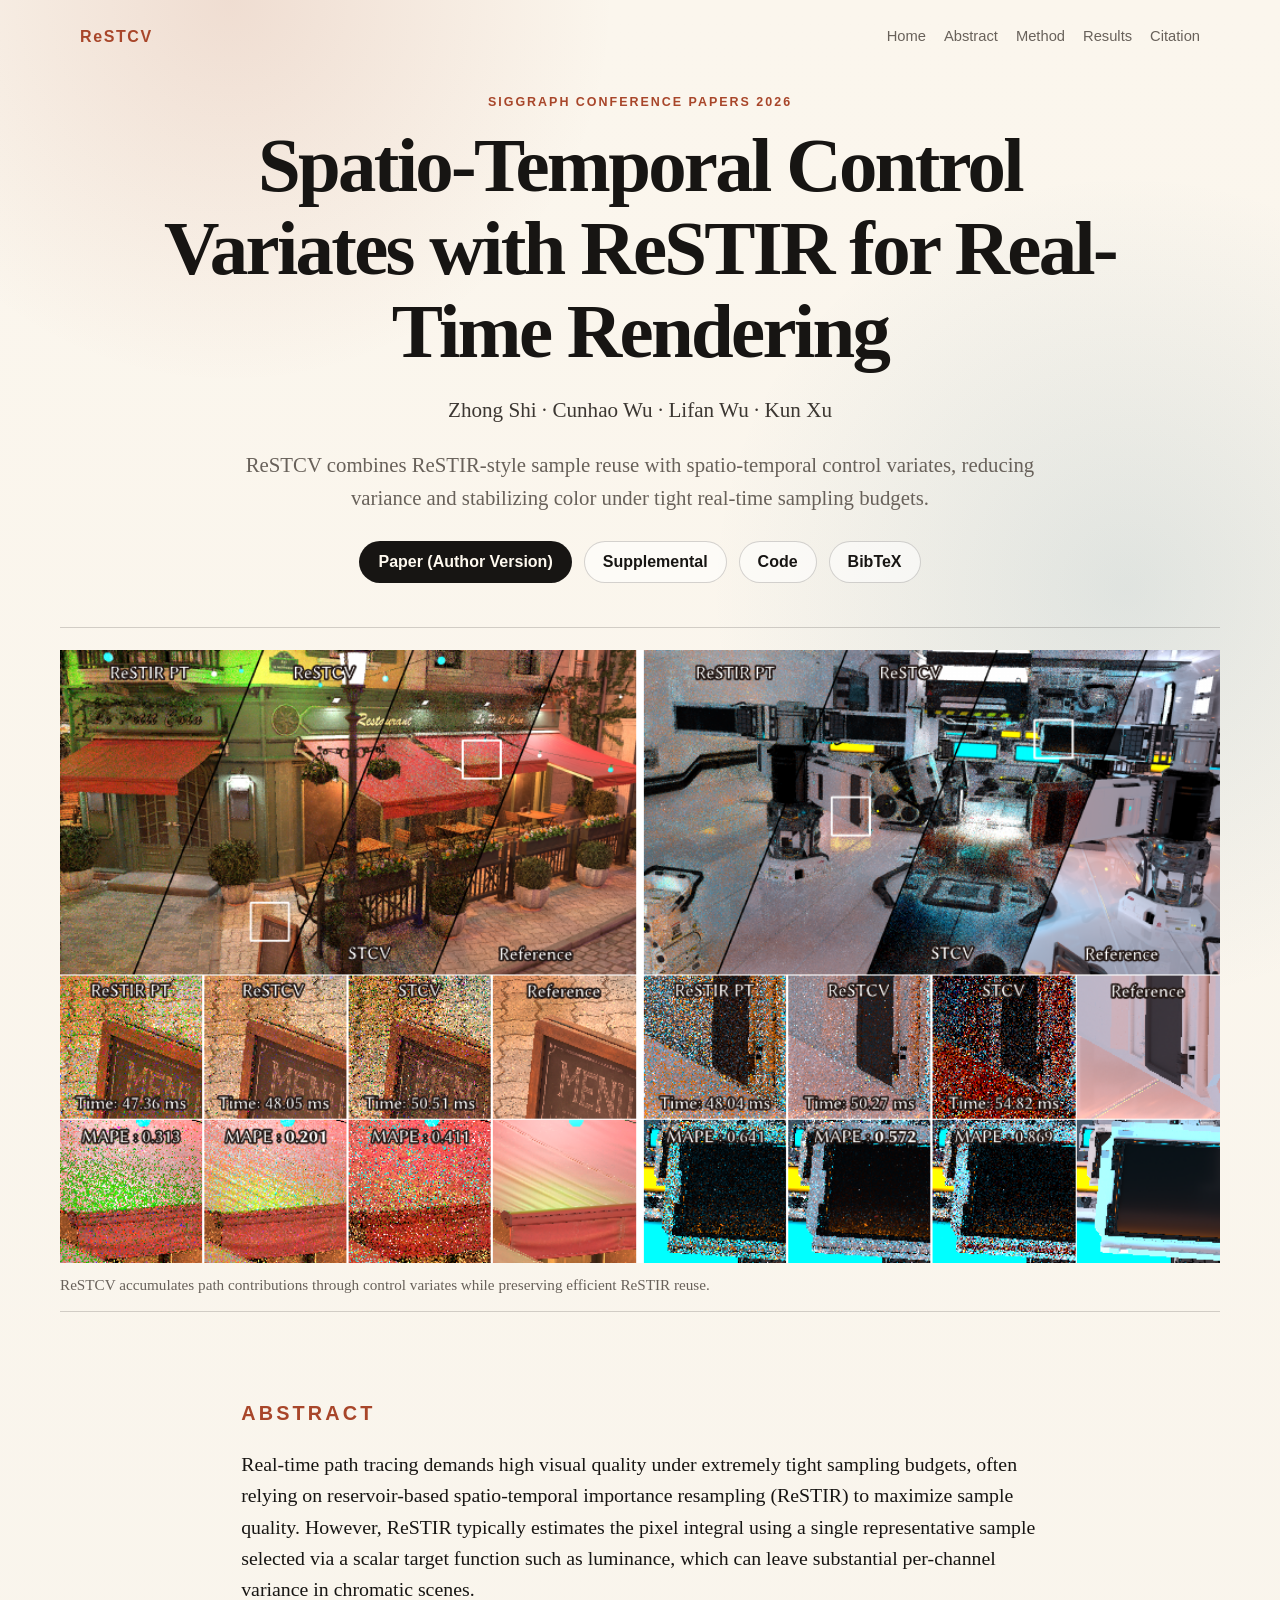
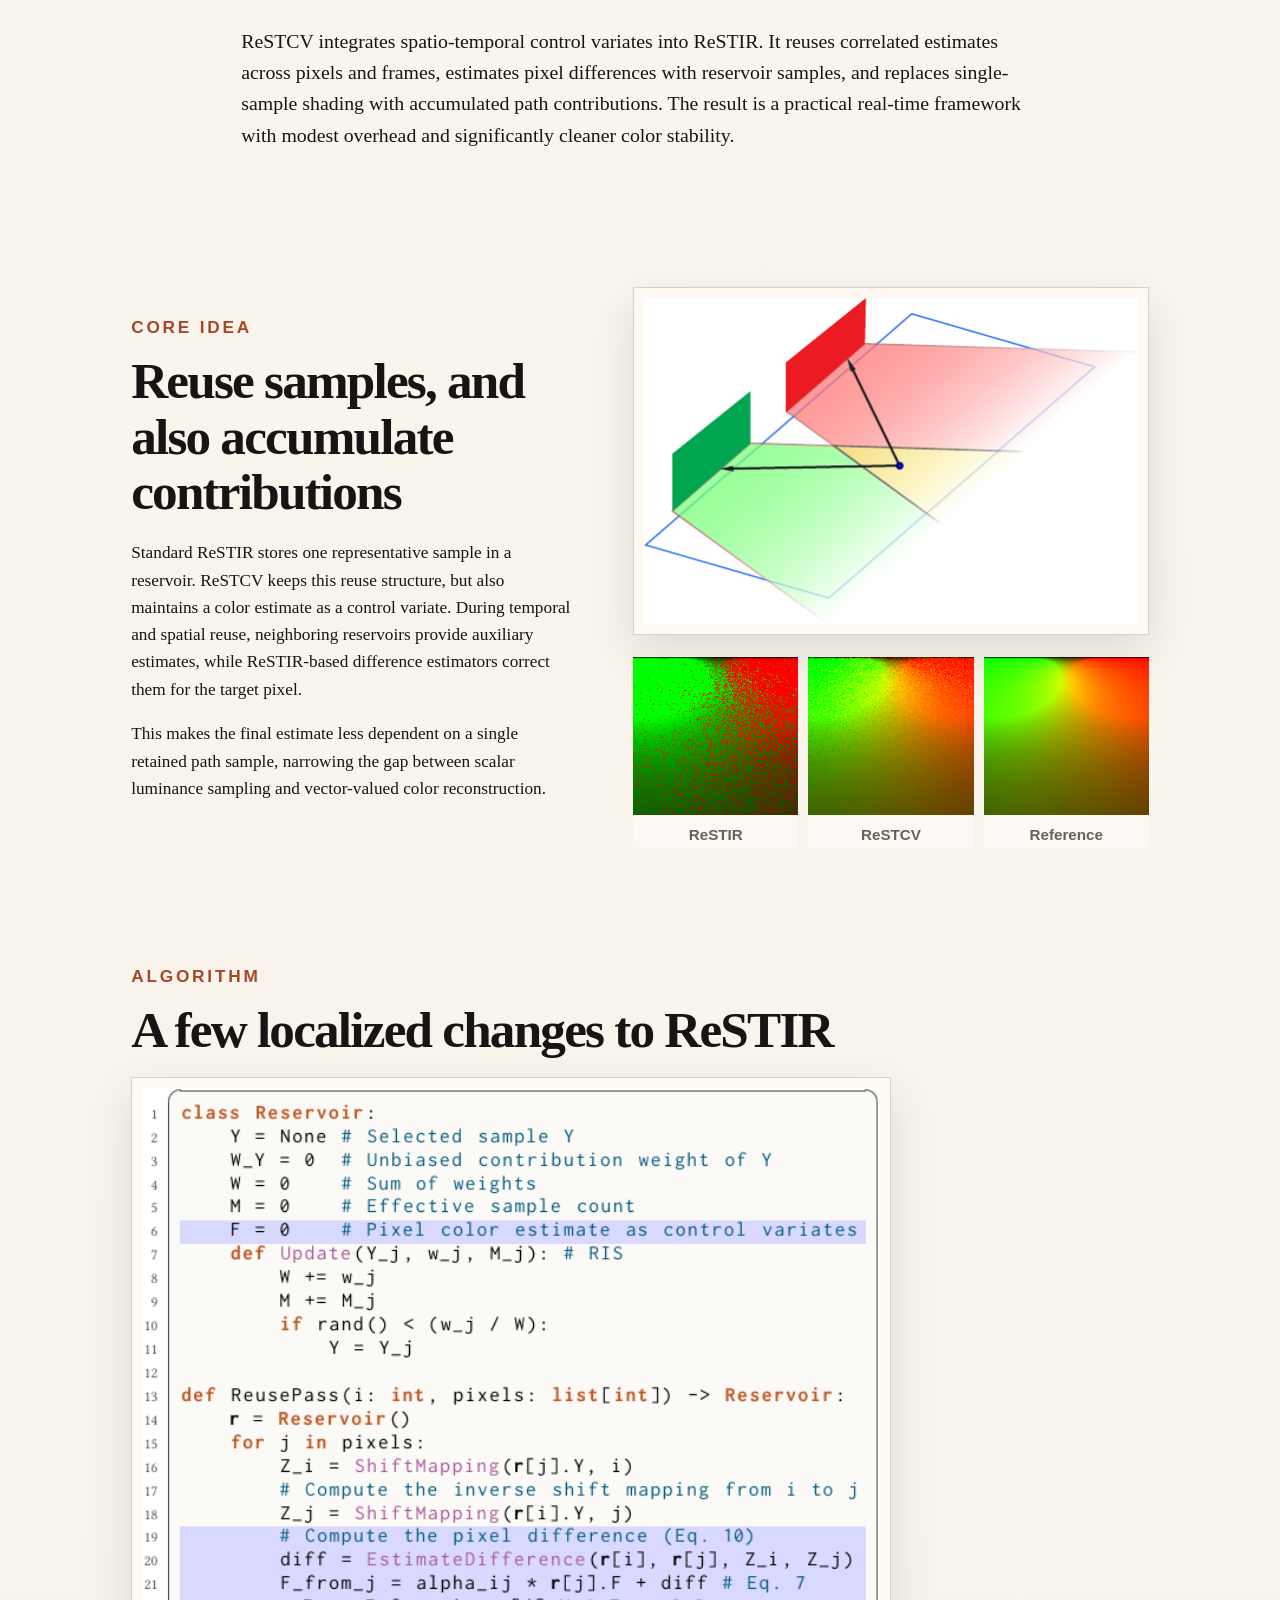
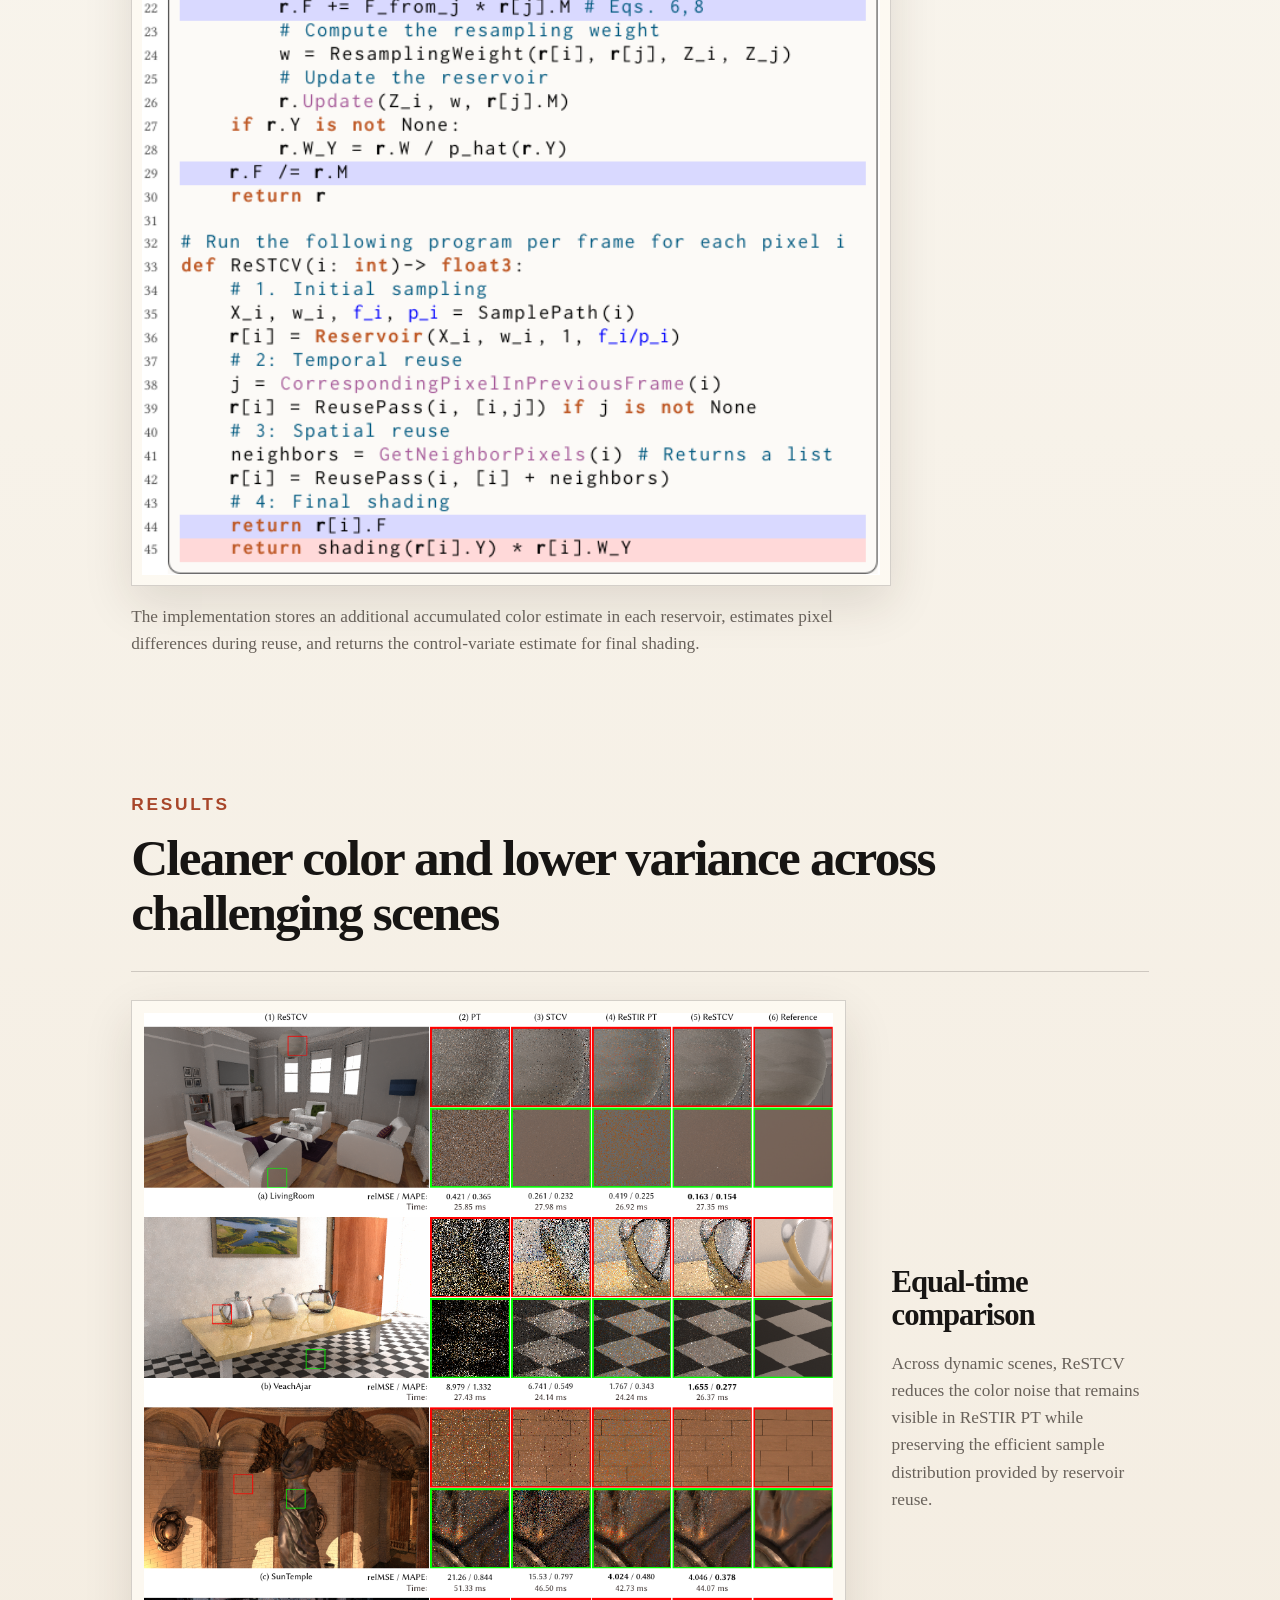
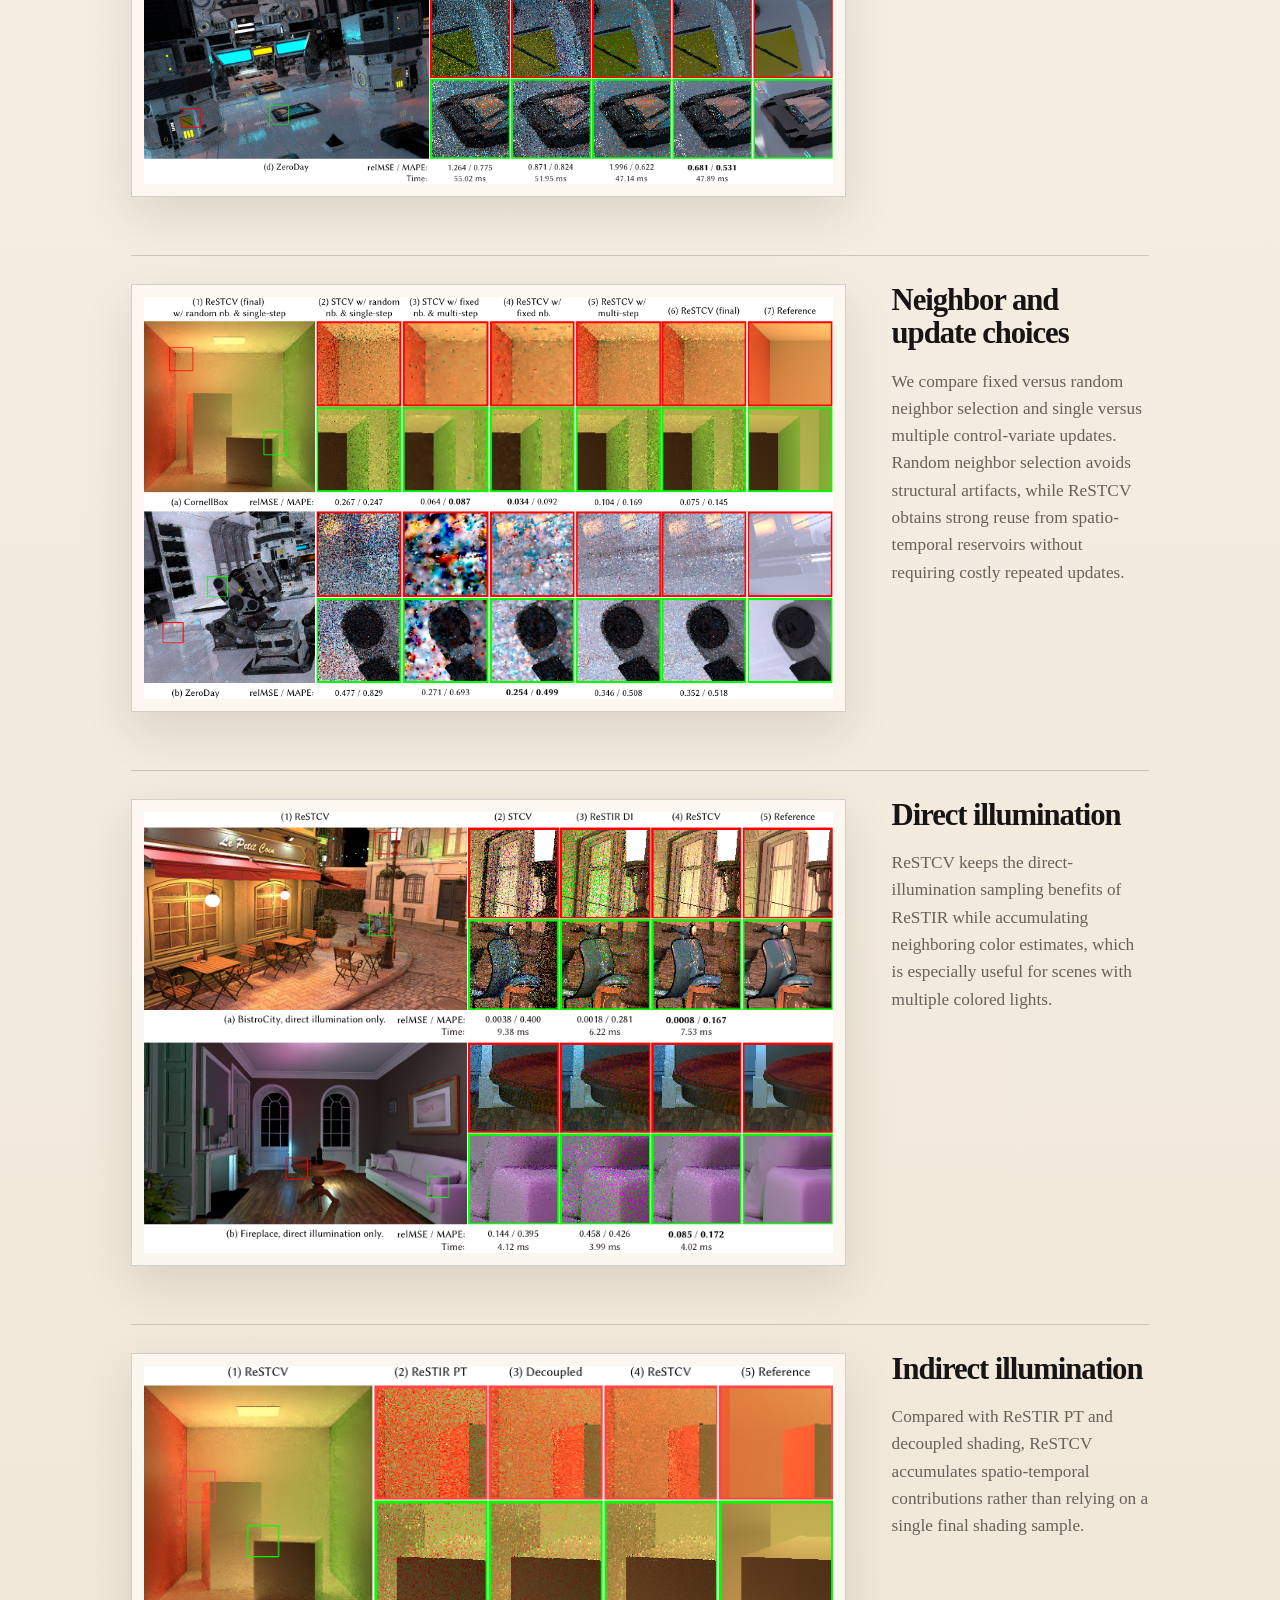
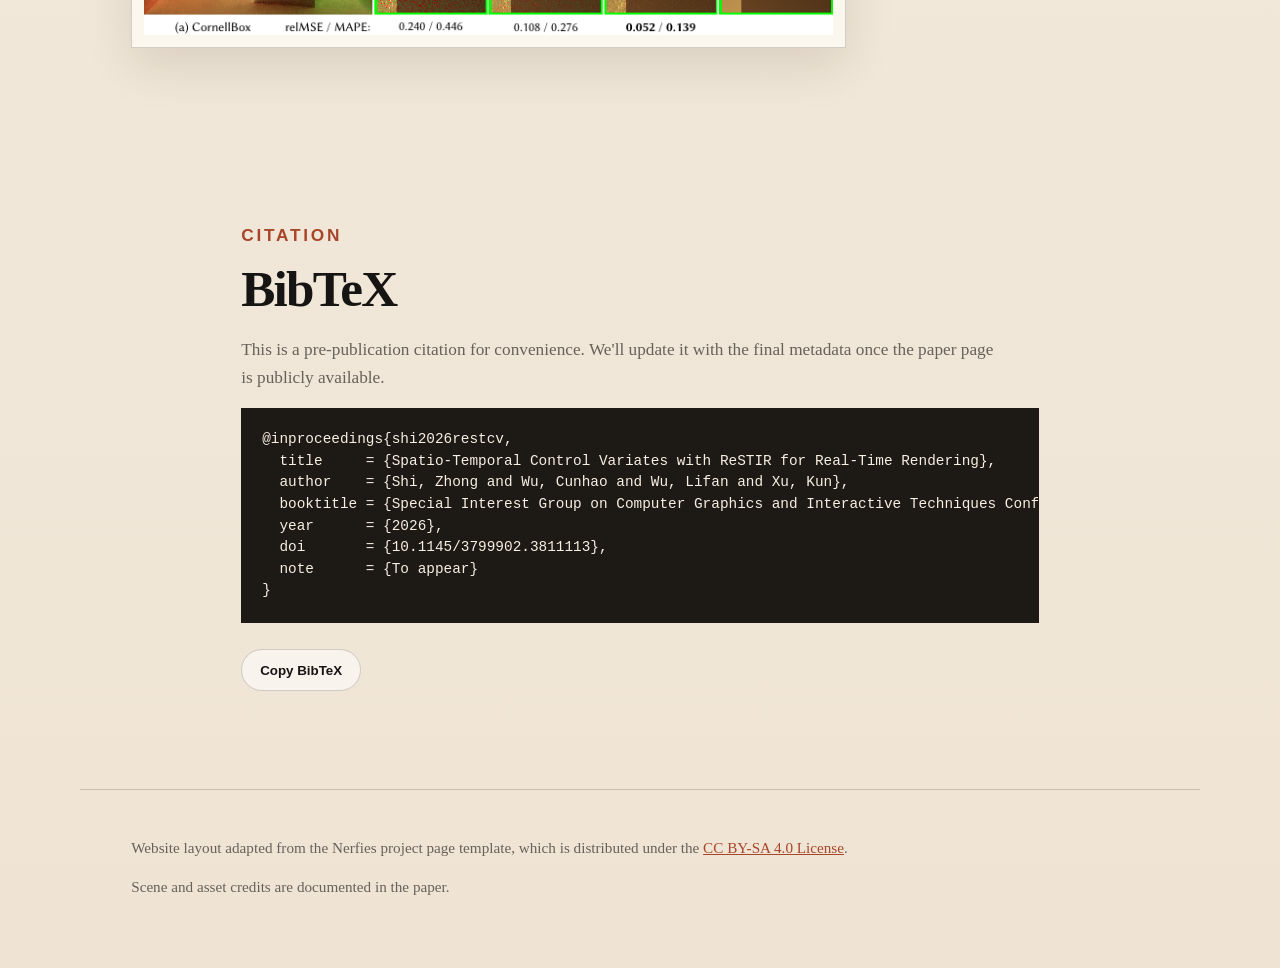
==== restcv/index.html @ 45d68c77 "test homepage" ====
<!DOCTYPE html>
<html lang="en">
<head>
  <meta charset="utf-8">
  <meta name="viewport" content="width=device-width, initial-scale=1">
  <meta name="description" content="Project page for Spatio-Temporal Control Variates with ReSTIR for Real-Time Rendering.">
  <title>ReSTCV: Spatio-Temporal Control Variates with ReSTIR</title>
  <link rel="stylesheet" href="styles.css">
</head>
<body>
  <header class="hero">
    <nav class="nav">
      <a class="brand" href="#">ReSTCV</a>
      <div class="nav-links">
        <a href="../">Home</a>
        <a href="#abstract">Abstract</a>
        <a href="#method">Method</a>
        <a href="#results">Results</a>
        <a href="#citation">Citation</a>
      </div>
    </nav>

    <section class="hero-intro">
      <div class="hero-copy">
        <p class="venue">SIGGRAPH Conference Papers 2026</p>
        <h1>Spatio-Temporal Control Variates with ReSTIR for Real-Time Rendering</h1>
        <p class="authors">
          Zhong Shi · Cunhao Wu · Lifan Wu · Kun Xu
        </p>
        <p class="subtitle">
          ReSTCV combines ReSTIR-style sample reuse with spatio-temporal control variates,
          reducing variance and stabilizing color under tight real-time sampling budgets.
        </p>
        <div class="actions">
          <a class="button primary" href="assets/pdfs/paper.pdf">Paper (Author Version)</a>
          <a class="button" href="assets/pdfs/supplemental.pdf">Supplemental</a>
          <a class="button" href="https://github.com/Hercier/ReSTCV">Code</a>
          <a class="button" href="#citation">BibTeX</a>
        </div>
      </div>
    </section>

    <figure class="teaser-figure">
      <img src="assets/images/teaser.png" alt="Visual comparison showing ReSTIR PT, ReSTCV, and reference renderings.">
      <figcaption>
        ReSTCV accumulates path contributions through control variates while preserving efficient ReSTIR reuse.
      </figcaption>
    </figure>
  </header>

  <main>
    <section id="abstract" class="section narrow">
      <p class="eyebrow">Abstract</p>
      <!-- <h2>Abstract</h2> -->
      <p>
        Real-time path tracing demands high visual quality under extremely tight sampling budgets,
        often relying on reservoir-based spatio-temporal importance resampling (ReSTIR) to maximize
        sample quality. However, ReSTIR typically estimates the pixel integral using a single
        representative sample selected via a scalar target function such as luminance, which can
        leave substantial per-channel variance in chromatic scenes.
      </p>
      <p>
        ReSTCV integrates spatio-temporal control variates into ReSTIR. It reuses correlated
        estimates across pixels and frames, estimates pixel differences with reservoir samples, and
        replaces single-sample shading with accumulated path contributions. The result is a practical
        real-time framework with modest overhead and significantly cleaner color stability.
      </p>
    </section>

    <section id="method" class="section split">
      <div>
        <p class="eyebrow">Core Idea</p>
        <h2>Reuse samples, and also accumulate contributions</h2>
        <p>
          Standard ReSTIR stores one representative sample in a reservoir. ReSTCV keeps this reuse
          structure, but also maintains a color estimate as a control variate. During temporal and
          spatial reuse, neighboring reservoirs provide auxiliary estimates, while ReSTIR-based
          difference estimators correct them for the target pixel.
        </p>
        <p>
          This makes the final estimate less dependent on a single retained path sample, narrowing
          the gap between scalar luminance sampling and vector-valued color reconstruction.
        </p>
      </div>
      <div class="core-visuals">
        <figure class="card">
          <img src="assets/images/motivation.png" alt="Motivation figure illustrating sample reuse and color distribution effects.">
        </figure>
        <div class="triptych core-triptych">
          <figure>
            <img src="assets/images/twolights_restir.png" alt="Two-light scene rendered with ReSTIR.">
            <figcaption>ReSTIR</figcaption>
          </figure>
          <figure>
            <img src="assets/images/twolights_ours.png" alt="Two-light scene rendered with ReSTCV.">
            <figcaption>ReSTCV</figcaption>
          </figure>
          <figure>
            <img src="assets/images/twolights_reference.png" alt="Two-light reference image.">
            <figcaption>Reference</figcaption>
          </figure>
        </div>
      </div>
    </section>

    <section class="section">
      <p class="eyebrow">Algorithm</p>
      <h2>A few localized changes to ReSTIR</h2>
      <div class="algorithm-card">
        <img src="assets/images/algorithm.png" alt="Pseudocode of the ReSTCV algorithm.">
      </div>
      <p class="note">
        The implementation stores an additional accumulated color estimate in each reservoir,
        estimates pixel differences during reuse, and returns the control-variate estimate for final shading.
      </p>
    </section>

    <section id="results" class="section">
      <p class="eyebrow">Results</p>
      <h2>Cleaner color and lower variance across challenging scenes</h2>

      <article class="result-row featured-result">
        <figure class="result-figure tall-result">
          <img src="assets/images/results_compare.png" alt="Equal-time visual comparison across rendering methods.">
        </figure>
        <div class="side-caption">
          <h3>Equal-time comparison</h3>
          <p>
            Across dynamic scenes, ReSTCV reduces the color noise that remains visible in ReSTIR PT
            while preserving the efficient sample distribution provided by reservoir reuse.
          </p>
        </div>
      </article>

      <article class="result-row">
        <figure class="result-figure">
          <img src="assets/images/cv_ablation.png" alt="Ablation study comparing fixed and random neighbors with single and multiple updates.">
        </figure>
        <div class="side-caption">
          <h3>Neighbor and update choices</h3>
          <p>
            We compare fixed versus random neighbor selection and single versus multiple control-variate
            updates. Random neighbor selection avoids structural artifacts, while ReSTCV obtains strong
            reuse from spatio-temporal reservoirs without requiring costly repeated updates.
          </p>
        </div>
      </article>

      <article class="result-row">
        <figure class="result-figure">
          <img src="assets/images/direct_illumination.png" alt="Direct illumination comparison.">
        </figure>
        <div class="side-caption">
          <h3>Direct illumination</h3>
          <p>
            ReSTCV keeps the direct-illumination sampling benefits of ReSTIR while accumulating
            neighboring color estimates, which is especially useful for scenes with multiple colored lights.
          </p>
        </div>
      </article>

      <article class="result-row">
        <figure class="result-figure">
          <img src="assets/images/gi_compare.png" alt="Global illumination comparison.">
        </figure>
        <div class="side-caption">
          <h3>Indirect illumination</h3>
          <p>
            Compared with ReSTIR PT and decoupled shading, ReSTCV accumulates spatio-temporal
            contributions rather than relying on a single final shading sample.
          </p>
        </div>
        <!-- <figure class="result-figure">
          <img src="assets/images/convergence.png" alt="RMSE convergence chart.">
          <figcaption>RMSE convergence under equal-time rendering.</figcaption>
        </figure>
        <figure class="result-figure coefficient">
          <div class="mini-triptych">
            <img src="assets/images/coef_reference.png" alt="Reference crop.">
            <img src="assets/images/coef_ratio.png" alt="Reflectance-ratio coefficient crop.">
            <img src="assets/images/coef_constant.png" alt="Constant coefficient crop.">
          </div>
          <figcaption>Coefficient choice affects color stability in difference estimation.</figcaption>
        </figure> -->
      </article>
    </section>

    <section id="citation" class="section narrow">
      <p class="eyebrow">Citation</p>
      <h2>BibTeX</h2>
      <p class="note">
        This is a pre-publication citation for convenience. We'll update it with the final metadata once the paper page is publicly available.
      </p>
      <pre class="bibtex"><code id="bibtex">@inproceedings{shi2026restcv,
  title     = {Spatio-Temporal Control Variates with ReSTIR for Real-Time Rendering},
  author    = {Shi, Zhong and Wu, Cunhao and Wu, Lifan and Xu, Kun},
  booktitle = {Special Interest Group on Computer Graphics and Interactive Techniques Conference Conference Papers (SIGGRAPH Conference Papers '26)},
  year      = {2026},
  doi       = {10.1145/3799902.3811113},
  note      = {To appear}
}</code></pre>
      <button class="button copy" type="button" data-copy-target="bibtex">Copy BibTeX</button>
    </section>
  </main>

  <footer class="footer">
    <p>
      Website layout adapted from the Nerfies project page template, which is distributed under
      the <a href="https://creativecommons.org/licenses/by-sa/4.0/">CC BY-SA 4.0 License</a>.
    </p>
    <p>
      Scene and asset credits are documented in the paper.
    </p>
  </footer>

  <script src="script.js"></script>
</body>
</html>
---- restcv/styles.css ----
:root {
  --paper: #f8f4ec;
  --ink: #171513;
  --muted: #68615a;
  --line: rgba(23, 21, 19, 0.18);
  --rust: #a8462a;
  --blue: #1f607f;
  --panel: rgba(255, 252, 246, 0.72);
  --soft: #efe6d8;
  --shadow: 0 18px 46px rgba(49, 34, 20, 0.12);
}

* {
  box-sizing: border-box;
}

html {
  scroll-behavior: smooth;
}

body {
  margin: 0;
  color: var(--ink);
  background:
    radial-gradient(circle at 18% 0%, rgba(168, 70, 42, 0.14), transparent 24rem),
    radial-gradient(circle at 88% 8%, rgba(31, 96, 127, 0.12), transparent 26rem),
    linear-gradient(180deg, #fbf6ed 0%, var(--paper) 42%, #efe4d4 100%);
  font-family: Georgia, "Times New Roman", serif;
  line-height: 1.58;
}

a {
  color: inherit;
}

img {
  display: block;
  max-width: 100%;
}

.hero {
  padding: 24px clamp(18px, 4vw, 56px) 42px;
}

.nav {
  display: flex;
  align-items: center;
  justify-content: space-between;
  gap: 24px;
  max-width: 1120px;
  margin: 0 auto 44px;
  font-family: "Trebuchet MS", Verdana, sans-serif;
}

.brand {
  color: var(--rust);
  font-weight: 800;
  letter-spacing: 0.1em;
  text-decoration: none;
}

.nav-links {
  display: flex;
  flex-wrap: wrap;
  gap: 18px;
  color: var(--muted);
  font-size: 0.92rem;
}

.nav-links a {
  text-decoration: none;
}

.nav-links a:hover {
  color: var(--rust);
}

.hero-intro {
  max-width: 1120px;
  margin: 0 auto;
  text-align: center;
}

.hero-copy {
  display: grid;
  justify-items: center;
}

.venue,
.eyebrow {
  margin: 0 0 12px;
  color: var(--rust);
  font-family: "Trebuchet MS", Verdana, sans-serif;
  font-size: 0.78rem;
  font-weight: 800;
  letter-spacing: 0.16em;
  text-transform: uppercase;
}

h1,
h2,
h3 {
  line-height: 1.08;
  letter-spacing: -0.035em;
}

h1 {
  max-width: 1000px;
  margin: 0;
  font-size: clamp(2.8rem, 6vw, 5.8rem);
}

h2 {
  margin: 0 0 20px;
  font-size: clamp(2rem, 4vw, 3.2rem);
}

h3 {
  margin: 0 0 10px;
  font-size: clamp(1.35rem, 2.4vw, 2rem);
}

.authors {
  margin: 20px 0 0;
  color: #3c3732;
  font-size: clamp(1.08rem, 1.8vw, 1.32rem);
}

.subtitle {
  max-width: 850px;
  margin: 22px 0 26px;
  color: var(--muted);
  font-size: clamp(1.05rem, 1.7vw, 1.3rem);
}

.actions {
  display: flex;
  flex-wrap: wrap;
  justify-content: center;
  gap: 12px;
}

.button {
  display: inline-flex;
  align-items: center;
  justify-content: center;
  min-height: 42px;
  padding: 0 18px;
  border: 1px solid var(--line);
  border-radius: 999px;
  background: rgba(255, 255, 255, 0.55);
  color: var(--ink);
  cursor: pointer;
  font-family: "Trebuchet MS", Verdana, sans-serif;
  font-weight: 700;
  text-decoration: none;
  transition: transform 140ms ease, border-color 140ms ease, background 140ms ease;
}

.button:hover {
  transform: translateY(-1px);
  border-color: rgba(168, 70, 42, 0.5);
  background: #fffaf2;
}

.button.primary {
  border-color: transparent;
  background: var(--ink);
  color: #fffaf0;
}

.teaser-figure {
  max-width: 1160px;
  margin: 44px auto 0;
  border-top: 1px solid var(--line);
  border-bottom: 1px solid var(--line);
  padding: 22px 0 14px;
}

.teaser-figure img {
  width: 100%;
}

figcaption {
  padding: 10px 0 0;
  color: var(--muted);
  font-size: 0.95rem;
}

.section {
  max-width: 1120px;
  margin: 0 auto;
  padding: 58px clamp(18px, 4vw, 56px);
}

.section.narrow {
  max-width: 900px;
}

#abstract {
  padding-top: 44px;
}

#abstract p {
  font-size: clamp(1.08rem, 1.7vw, 1.24rem);
}

.section.split {
  display: grid;
  grid-template-columns: minmax(0, 0.9fr) minmax(320px, 1.05fr);
  gap: clamp(28px, 5vw, 60px);
  align-items: center;
}

.section p {
  font-size: 1.08rem;
}

.card,
.algorithm-card,
.result-figure {
  margin: 0;
  border: 1px solid var(--line);
  background: var(--panel);
  box-shadow: var(--shadow);
}

.card,
.algorithm-card {
  padding: 10px;
}

.card img,
.algorithm-card img,
.result-figure img {
  width: 100%;
}

.algorithm-card {
  max-width: 760px;
}

.note {
  max-width: 760px;
  color: var(--muted);
}

.core-visuals {
  display: grid;
  gap: 18px;
}

.core-triptych {
  padding-top: 4px;
}

.result-row {
  display: grid;
  grid-template-columns: minmax(0, 1fr) minmax(240px, 0.36fr);
  gap: clamp(22px, 4vw, 46px);
  align-items: start;
  margin: 30px 0;
  padding: 28px 0;
  border-top: 1px solid var(--line);
}

.featured-result {
  align-items: center;
}

.side-caption {
  position: sticky;
  top: 22px;
}

.side-caption p {
  color: var(--muted);
}

.triptych {
  display: grid;
  grid-template-columns: repeat(3, minmax(0, 1fr));
  gap: 10px;
}

.triptych figure {
  margin: 0;
  background: rgba(255, 255, 255, 0.45);
}

.triptych figcaption {
  padding: 8px 0 0;
  font-family: "Trebuchet MS", Verdana, sans-serif;
  font-weight: 800;
  text-align: center;
}

.result-figure {
  padding: 12px;
}

.tall-result {
  max-width: 760px;
}

.result-grid {
  display: grid;
  grid-template-columns: repeat(2, minmax(0, 1fr));
  gap: 22px;
  margin-top: 22px;
}

.mini-triptych {
  display: grid;
  grid-template-columns: repeat(3, minmax(0, 1fr));
  gap: 8px;
}

.coefficient {
  align-self: start;
}

.bibtex {
  overflow-x: auto;
  padding: 20px;
  border: 1px solid var(--line);
  background: #1d1915;
  color: #f7efe3;
  font-size: 0.9rem;
  line-height: 1.5;
}

.copy {
  margin-top: 12px;
}

.footer {
  max-width: 1120px;
  margin: 40px auto 0;
  padding: 30px clamp(18px, 4vw, 56px) 54px;
  border-top: 1px solid var(--line);
  color: var(--muted);
  font-size: 0.95rem;
}

.footer a {
  color: var(--rust);
}

@media (max-width: 860px) {
  .nav {
    align-items: flex-start;
    flex-direction: column;
  }

  .hero-intro {
    text-align: left;
  }

  .hero-copy {
    justify-items: start;
  }

  .actions {
    justify-content: flex-start;
  }

  .section.split,
  .result-block,
  .result-grid,
  .triptych {
    grid-template-columns: 1fr;
  }
}
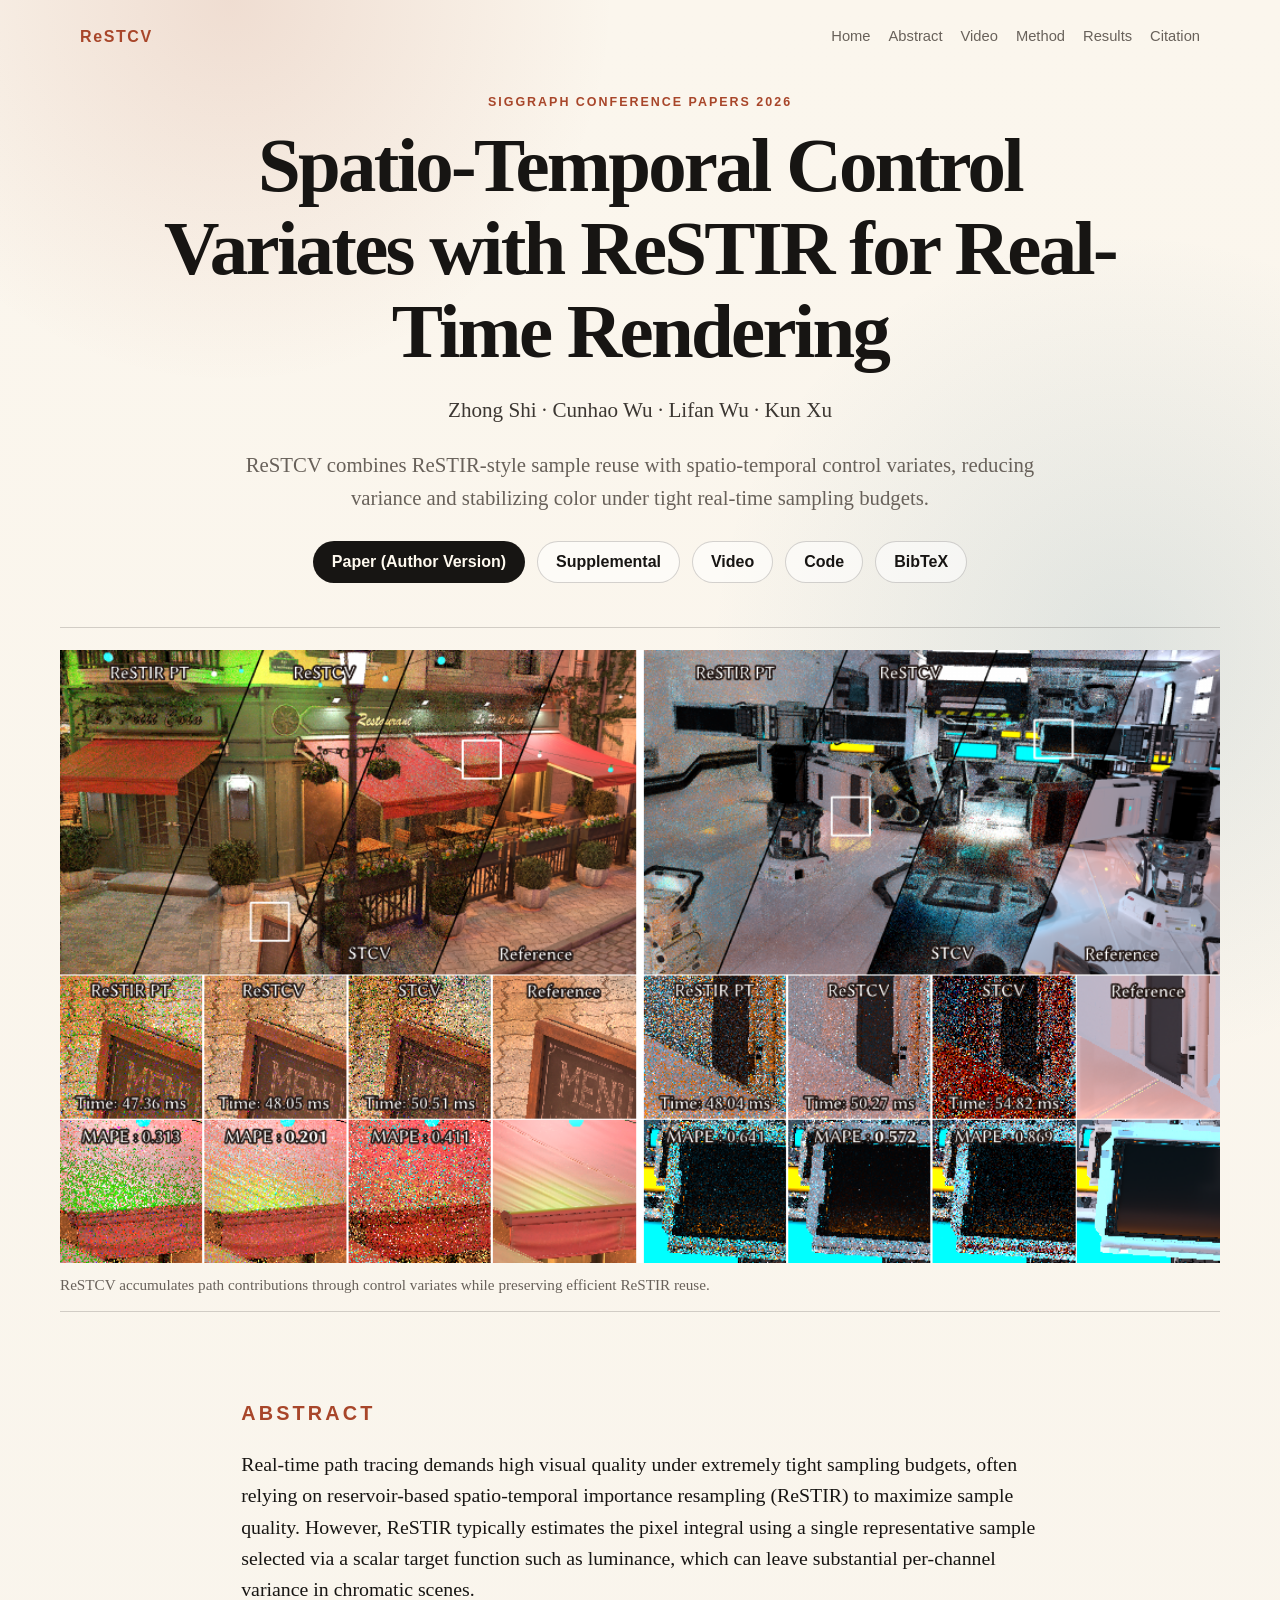
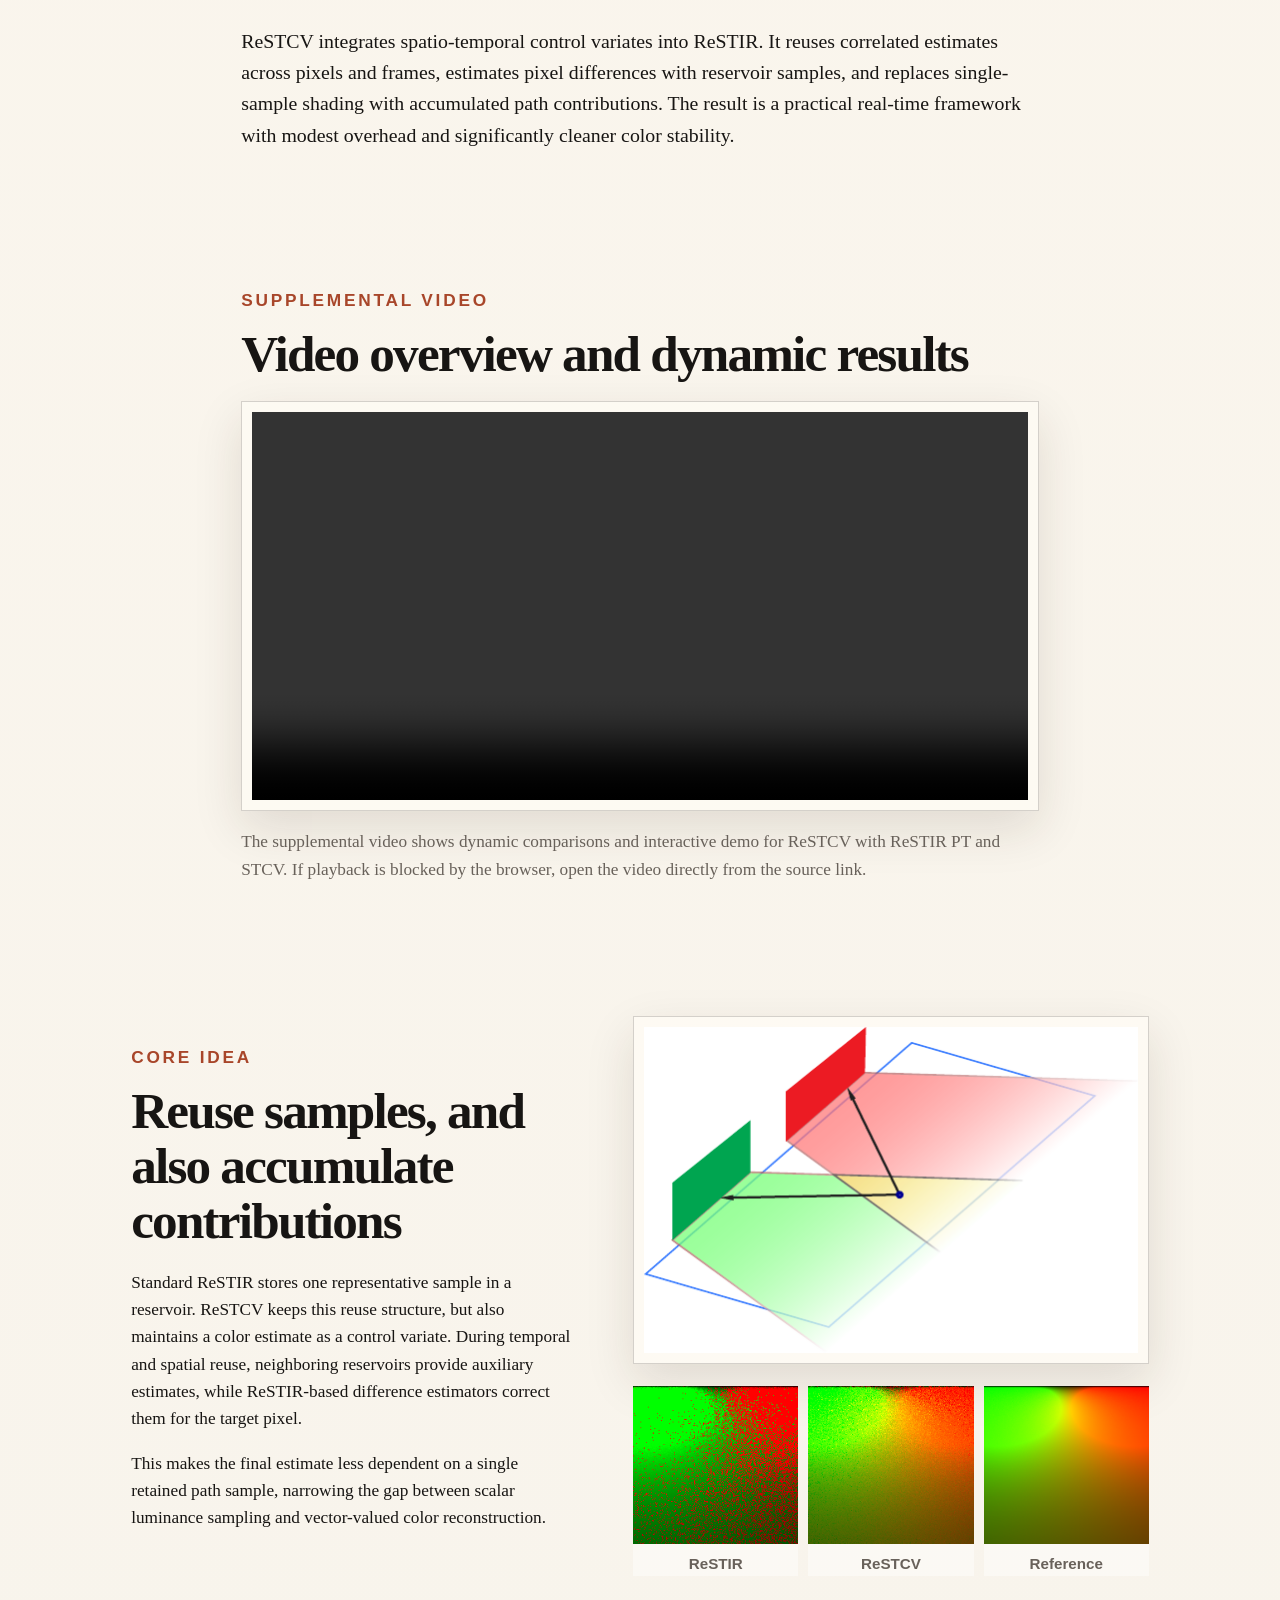
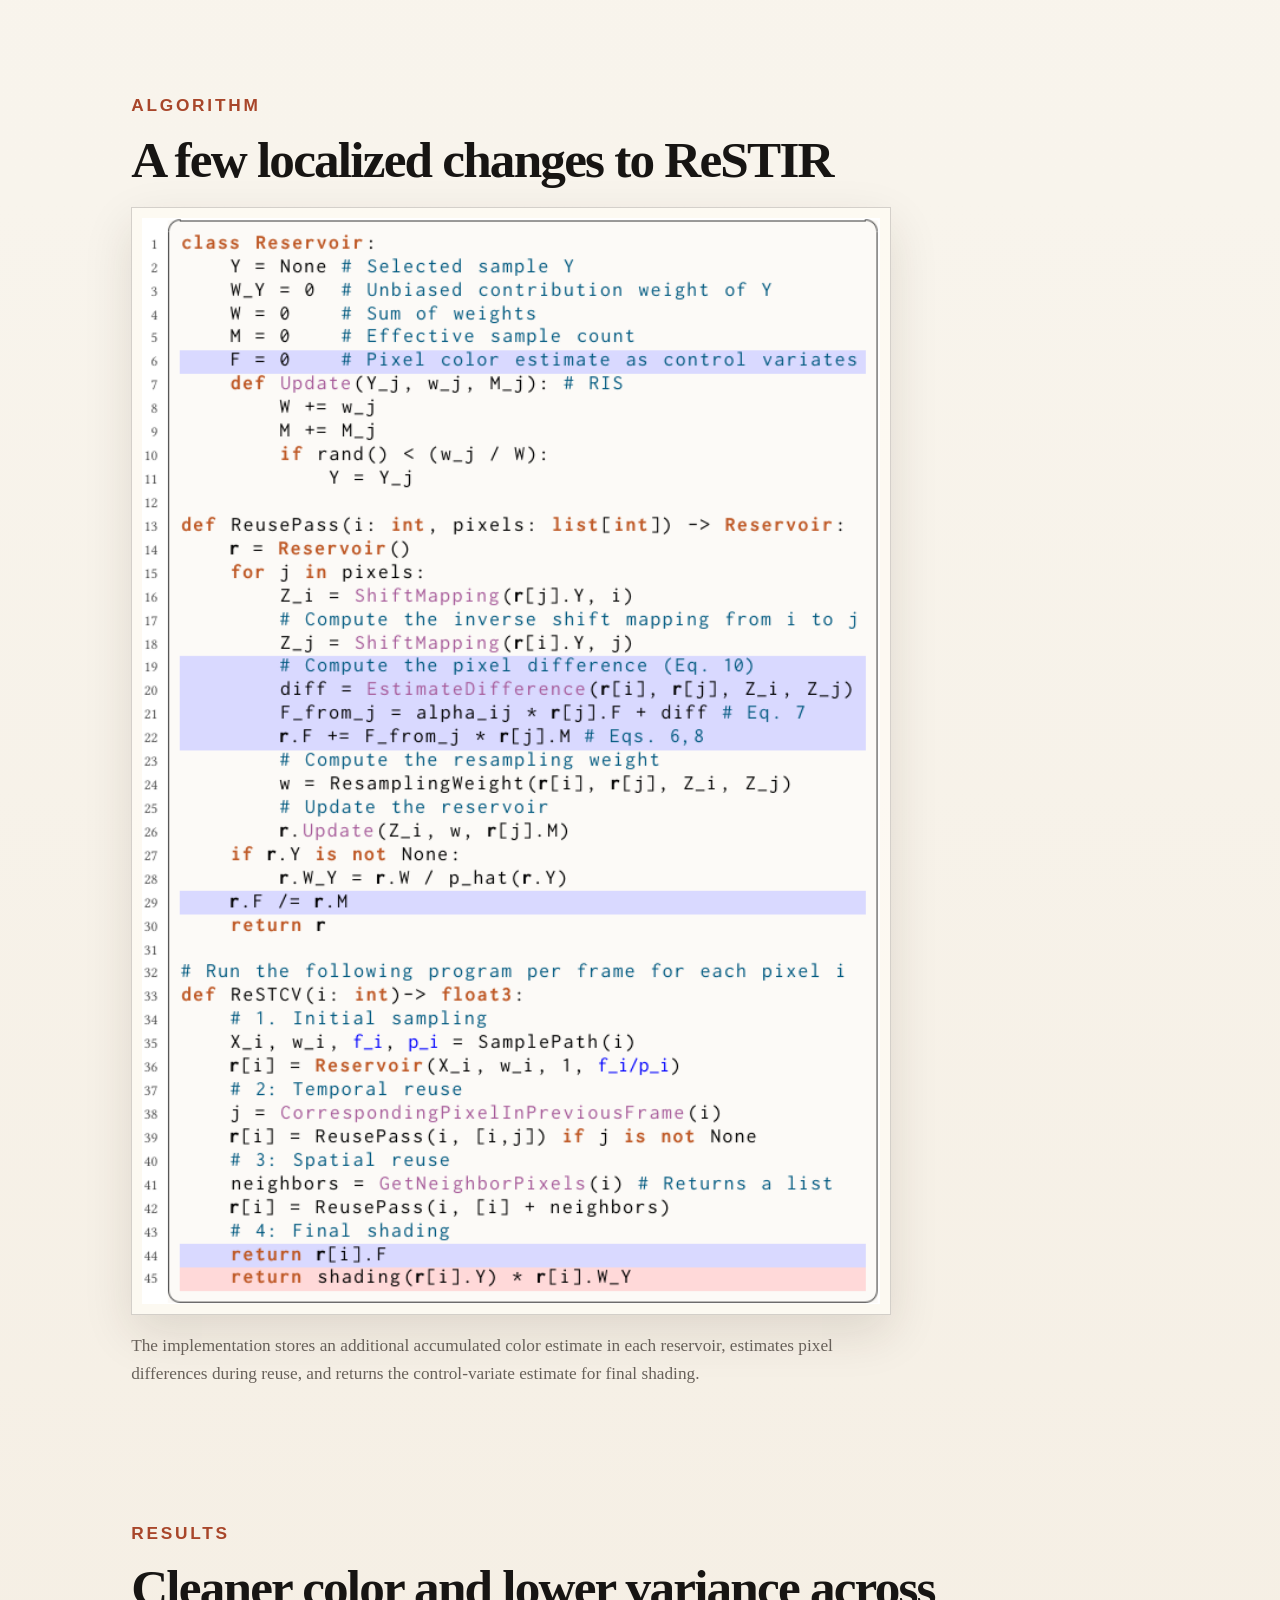
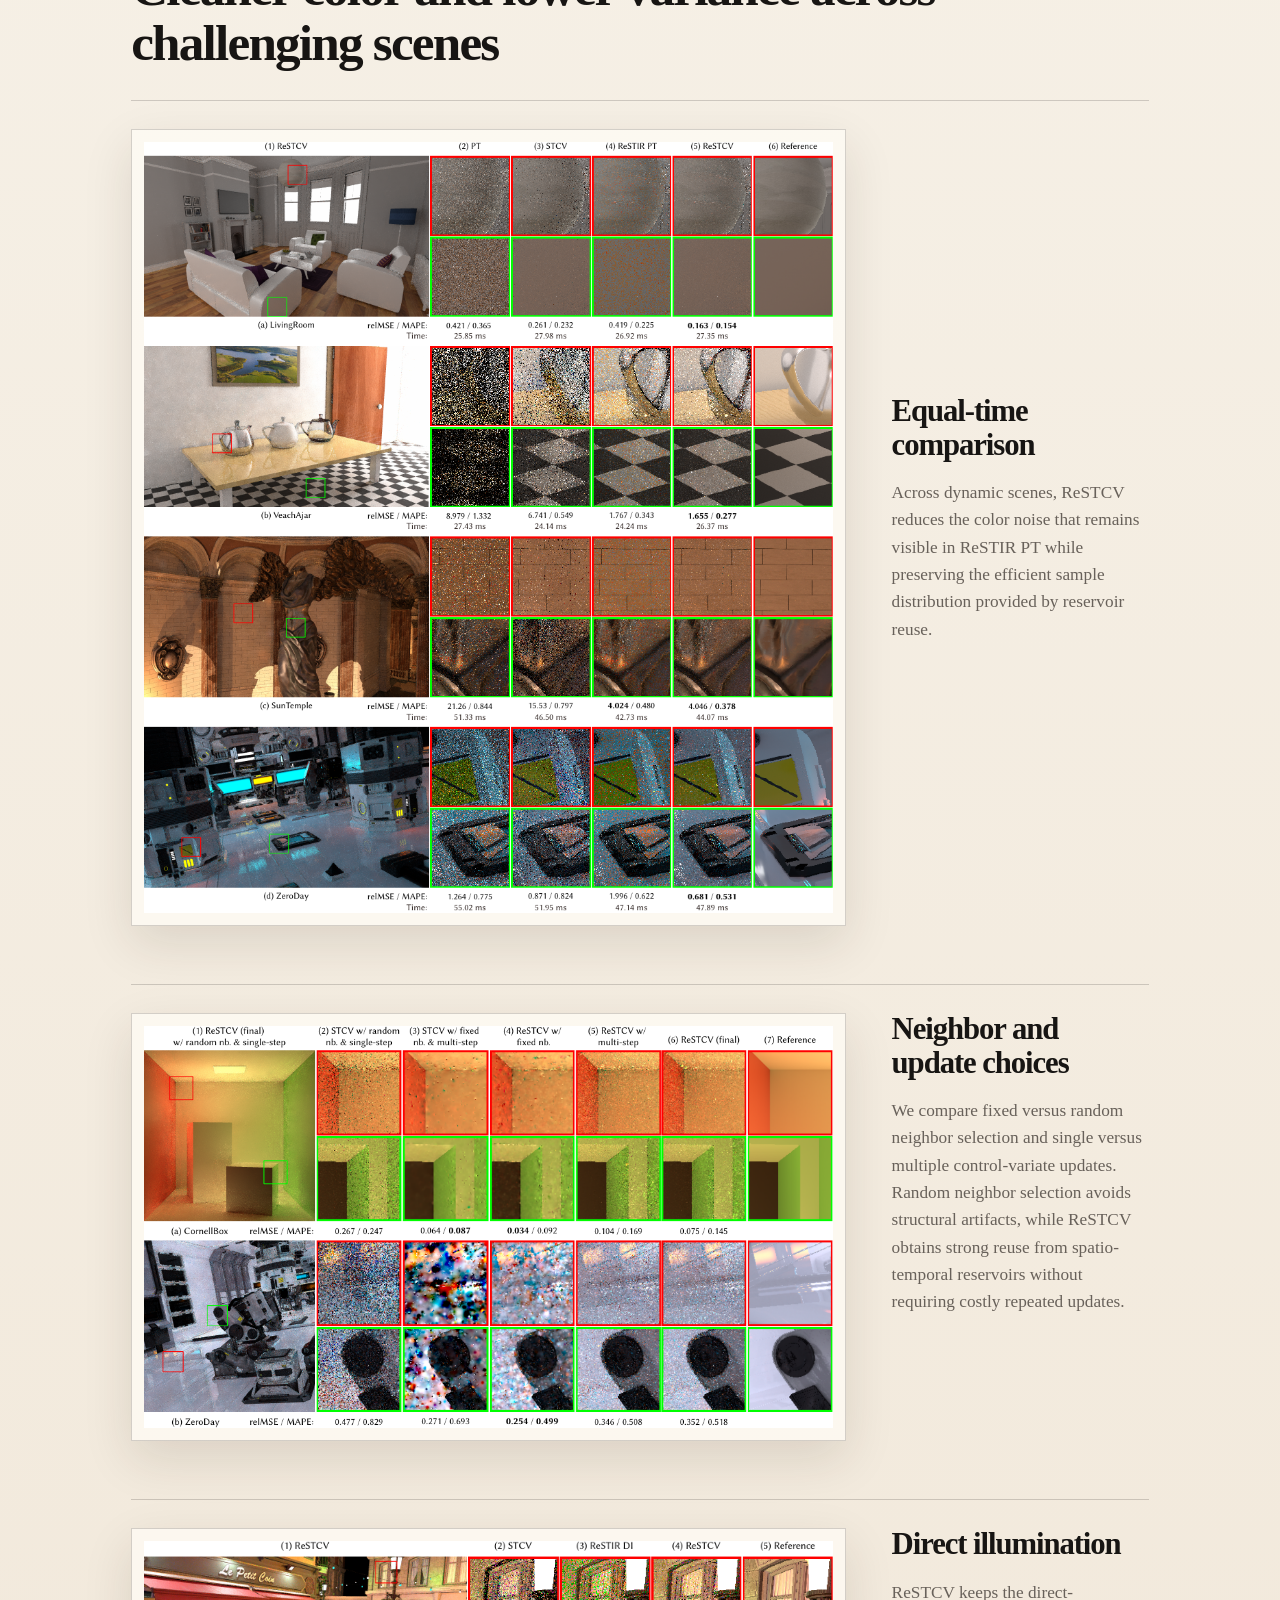
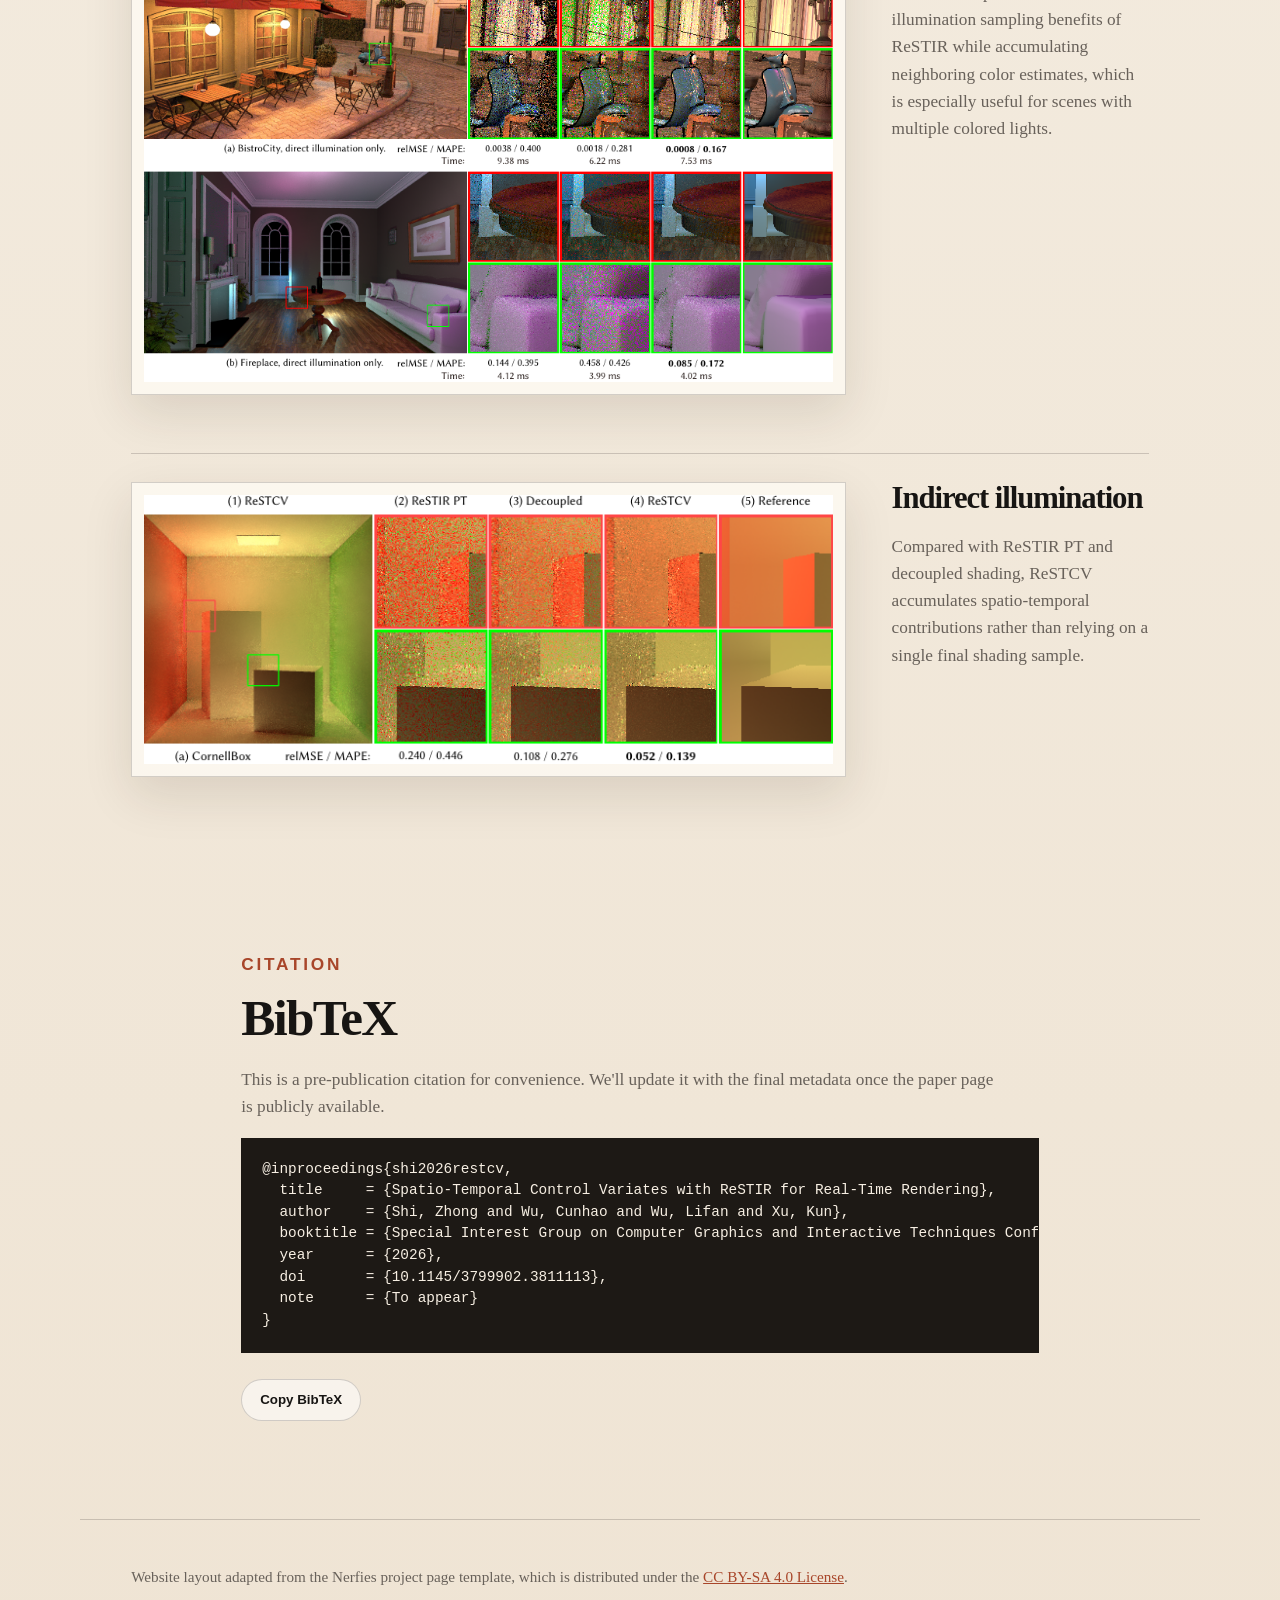
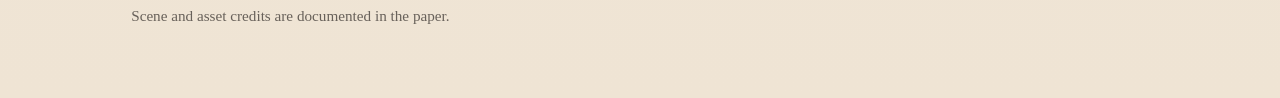
==== commit ffe8cd68: "update video" ====
--- a/restcv/index.html
+++ b/restcv/index.html
@@ -14,6 +14,7 @@
       <div class="nav-links">
         <a href="../">Home</a>
         <a href="#abstract">Abstract</a>
+        <a href="#video">Video</a>
         <a href="#method">Method</a>
         <a href="#results">Results</a>
         <a href="#citation">Citation</a>
@@ -34,6 +35,7 @@
         <div class="actions">
           <a class="button primary" href="assets/pdfs/paper.pdf">Paper (Author Version)</a>
           <a class="button" href="assets/pdfs/supplemental.pdf">Supplemental</a>
+          <a class="button" href="#video">Video</a>
           <a class="button" href="https://github.com/Hercier/ReSTCV">Code</a>
           <a class="button" href="#citation">BibTeX</a>
         </div>
@@ -64,6 +66,22 @@
         estimates across pixels and frames, estimates pixel differences with reservoir samples, and
         replaces single-sample shading with accumulated path contributions. The result is a practical
         real-time framework with modest overhead and significantly cleaner color stability.
+      </p>
+    </section>
+
+    <section id="video" class="section narrow">
+      <p class="eyebrow">Supplemental Video</p>
+      <h2>Video overview and dynamic results</h2>
+      <div class="video-card">
+        <video controls preload="metadata">
+          <source src="https://cloud.tsinghua.edu.cn/seafhttp/files/9b5cab7c-2112-4d13-a254-a36911f30bc3/supplemental.mp4" type="video/mp4">
+          Your browser does not support embedded video. You can
+          <a href="https://cloud.tsinghua.edu.cn/seafhttp/files/9b5cab7c-2112-4d13-a254-a36911f30bc3/supplemental.mp4">download the supplemental video</a>.
+        </video>
+      </div>
+      <p class="note">
+        The supplemental video shows dynamic comparisons and interactive demo for ReSTCV with ReSTIR PT and STCV.
+        If playback is blocked by the browser, open the video directly from the source link.
       </p>
     </section>
 
--- a/restcv/styles.css
+++ b/restcv/styles.css
@@ -218,7 +218,8 @@
 
 .card,
 .algorithm-card,
-.result-figure {
+.result-figure,
+.video-card {
   margin: 0;
   border: 1px solid var(--line);
   background: var(--panel);
@@ -226,7 +227,8 @@
 }
 
 .card,
-.algorithm-card {
+.algorithm-card,
+.video-card {
   padding: 10px;
 }
 
@@ -234,6 +236,12 @@
 .algorithm-card img,
 .result-figure img {
   width: 100%;
+}
+
+.video-card video {
+  display: block;
+  width: 100%;
+  background: #161310;
 }
 
 .algorithm-card {
